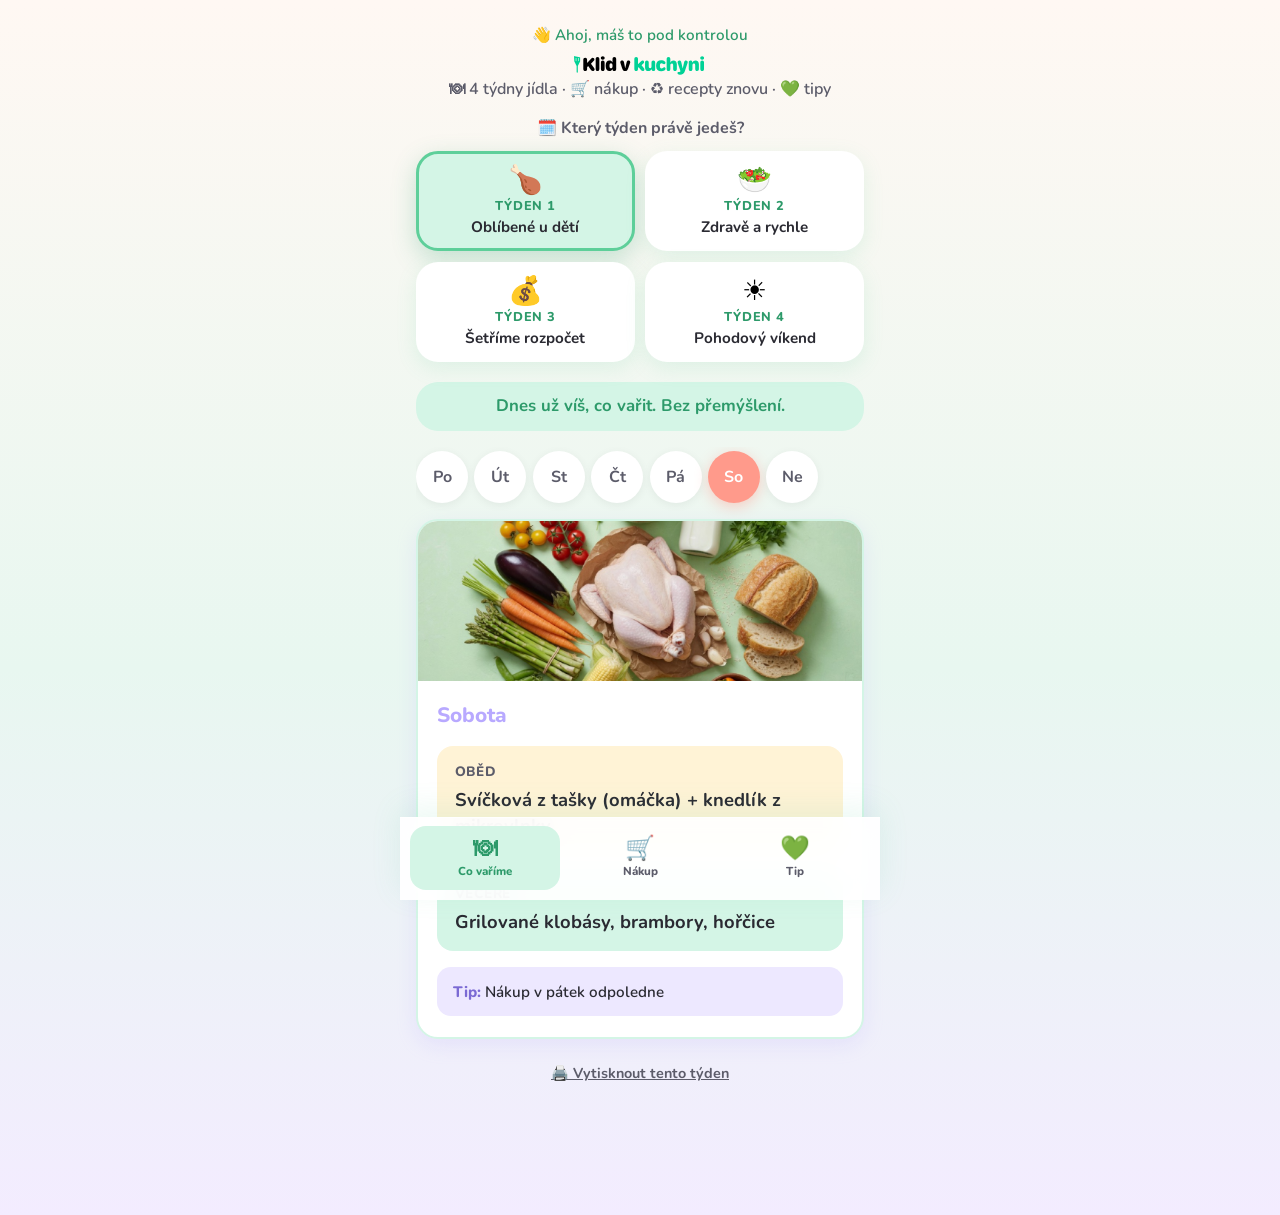
==== app/index.html @ 443eea12 "Výhody napříč stránkou: recepty znovu po 4 týdnech, přístup navždy" ====
<!DOCTYPE html>
<html lang="cs">
  <head>
    <meta charset="UTF-8" />
    <meta name="viewport" content="width=device-width, initial-scale=1.0, maximum-scale=1.0, user-scalable=no" />
    <meta name="description" content="Tvůj klidný plán jídla na 4 týdny." />
    <meta name="theme-color" content="#2d9a6a" />
    <meta name="apple-mobile-web-app-capable" content="yes" />
    <meta name="apple-mobile-web-app-title" content="Jídelníček" />
    <link rel="manifest" href="manifest.json" />
    <link rel="icon" href="../images/logo.svg" type="image/svg+xml" />
    <link rel="apple-touch-icon" href="../images/apple-touch-icon.png" />
    <title>Klid v kuchyni</title>
    <link rel="preconnect" href="https://fonts.googleapis.com" />
    <link rel="preconnect" href="https://fonts.gstatic.com" crossorigin />
    <link
      href="https://fonts.googleapis.com/css2?family=Nunito:wght@500;600;700;800&display=swap"
      rel="stylesheet"
    />
    <link rel="stylesheet" href="styles.css" />
  </head>
  <body>
    <div class="app">
      <header class="top">
        <p class="top__hello">👋 Ahoj, máš to pod kontrolou</p>
        <div class="top__brand">
          <img class="top__logo" src="../images/logo.svg" alt="Klid v kuchyni" width="132" height="24" decoding="async" />
        </div>
        <p class="top__sub">🍽 4 týdny jídla · 🛒 nákup · ♻️ recepty znovu · 💚 tipy</p>
      </header>

      <section class="weeks" aria-label="Vyber týden">
        <p class="label">🗓️ Který týden právě jedeš?</p>
        <div class="weeks__grid" id="week-picker"></div>
      </section>

      <main class="content" id="main"></main>

      <nav class="bottom" aria-label="Hlavní menu">
        <button type="button" class="bottom__btn bottom__btn--on" data-mode="food">
          <span class="bottom__icon">🍽</span>
          <span>Co vaříme</span>
        </button>
        <button type="button" class="bottom__btn" data-mode="shop">
          <span class="bottom__icon">🛒</span>
          <span>Nákup</span>
        </button>
        <button type="button" class="bottom__btn" data-mode="tip">
          <span class="bottom__icon">💚</span>
          <span>Tip</span>
        </button>
      </nav>

      <p class="print-link">
        <button type="button" id="btn-print">🖨️ Vytisknout tento týden</button>
      </p>
    </div>

    <script src="data.js"></script>
    <script src="app.js"></script>
  </body>
</html>
---- app/styles.css ----
@import url("../tokens.css");

*,
*::before,
*::after {
  box-sizing: border-box;
}

html {
  -webkit-text-size-adjust: 100%;
}

body {
  margin: 0;
  font-family: var(--font);
  font-size: 18px;
  line-height: 1.45;
  color: var(--text);
  background: #fff8f3;
  background: var(--bg);
  min-height: 100vh;
  padding-bottom: calc(100px + var(--safe-bottom));
}

.app {
  max-width: 480px;
  margin: 0 auto;
  padding: 1rem 1rem 0;
}

.top {
  text-align: center;
  padding: 0.5rem 0 1rem;
}

.top__hello {
  margin: 0;
  font-size: 0.95rem;
  font-weight: 600;
  color: var(--mint-dark);
}

.top__brand {
  display: flex;
  align-items: center;
  justify-content: center;
  margin: 0.35rem 0 0.15rem;
}

.top__logo {
  display: block;
  width: auto;
  height: 1.5rem;
  max-width: 90%;
}

.top__sub {
  margin: 0;
  font-size: 1rem;
  color: var(--text-soft);
  font-weight: 600;
}

.label {
  margin: 0 0 0.65rem;
  font-size: 1rem;
  font-weight: 700;
  text-align: center;
  color: var(--text-soft);
}

.weeks {
  margin-bottom: 1.25rem;
}

.weeks__grid {
  display: grid;
  grid-template-columns: 1fr 1fr;
  gap: 0.65rem;
}

.week-pick {
  font-family: inherit;
  display: flex;
  flex-direction: column;
  align-items: center;
  justify-content: center;
  gap: 0.2rem;
  min-height: 88px;
  padding: 0.75rem 0.5rem;
  border: 3px solid transparent;
  border-radius: var(--radius);
  background: var(--card);
  box-shadow: 0 6px 20px rgba(94, 207, 154, 0.15);
  cursor: pointer;
  transition: transform 0.12s, border-color 0.12s, background 0.12s;
}

.week-pick:active {
  transform: scale(0.97);
}

.week-pick--on {
  border-color: var(--mint);
  background: var(--mint-light);
  box-shadow: 0 8px 24px rgba(46, 154, 106, 0.25);
}

.week-pick__emoji {
  font-size: 1.75rem;
  line-height: 1;
}

.week-pick__num {
  font-size: 0.8rem;
  font-weight: 800;
  color: var(--mint-dark);
  text-transform: uppercase;
  letter-spacing: 0.04em;
}

.week-pick__name {
  font-size: 0.95rem;
  font-weight: 700;
  text-align: center;
  line-height: 1.2;
  color: var(--text);
}

.content {
  min-height: 200px;
}

.days {
  display: flex;
  gap: 0.4rem;
  overflow-x: auto;
  padding: 0.25rem 0 1rem;
  -webkit-overflow-scrolling: touch;
  scrollbar-width: none;
}

.days::-webkit-scrollbar {
  display: none;
}

.day-pill {
  font-family: inherit;
  flex-shrink: 0;
  min-width: var(--touch);
  height: var(--touch);
  padding: 0 0.85rem;
  border: none;
  border-radius: 999px;
  background: var(--card);
  font-size: 1rem;
  font-weight: 700;
  color: var(--text-soft);
  cursor: pointer;
  box-shadow: 0 2px 10px rgba(0, 0, 0, 0.06);
}

.day-pill--on {
  background: var(--peach);
  color: #fff;
  box-shadow: 0 4px 14px rgba(255, 154, 139, 0.45);
}

.calm-msg {
  text-align: center;
  padding: 0.75rem 1rem;
  margin-bottom: 1rem;
  background: var(--mint-light);
  border-radius: var(--radius);
  font-size: 1.05rem;
  font-weight: 700;
  color: var(--mint-dark);
}

.meal-card {
  background: var(--card);
  border-radius: var(--radius);
  overflow: hidden;
  box-shadow: var(--shadow-soft);
  margin-bottom: 1rem;
  border: 2px solid var(--mint-light);
}

.meal-card__photo {
  width: 100%;
  height: 160px;
  object-fit: cover;
  display: block;
}

.meal-card__inner {
  padding: 1.2rem 1.2rem 1.3rem;
}

.meal-card__day {
  margin: 0 0 1rem;
  font-size: 1.3rem;
  font-weight: 800;
  color: var(--lavender);
}

.meal-row {
  background: var(--sun-light);
  border-radius: 16px;
  padding: 1rem 1.1rem;
  margin-bottom: 0.75rem;
}

.meal-row:last-of-type {
  margin-bottom: 0;
}

.meal-row--dinner {
  background: var(--mint-light);
}

.meal-row__tag {
  display: block;
  font-size: 0.85rem;
  font-weight: 800;
  text-transform: uppercase;
  letter-spacing: 0.05em;
  color: var(--text-soft);
  margin-bottom: 0.35rem;
}

.meal-row__food {
  font-size: 1.15rem;
  font-weight: 700;
  line-height: 1.35;
  color: var(--text);
}

.meal-card__hint {
  margin: 1rem 0 0;
  padding: 0.85rem 1rem;
  background: var(--lavender-light);
  border-radius: 14px;
  font-size: 0.95rem;
  font-weight: 600;
  color: var(--text);
}

.meal-card__hint span {
  font-weight: 800;
  color: #7b6ad4;
}

.shop-done {
  text-align: center;
  padding: 1.5rem 1rem;
  background: var(--mint-light);
  border-radius: var(--radius);
  margin-bottom: 1rem;
  font-size: 1.2rem;
  font-weight: 800;
  color: var(--mint-dark);
}

.shop-list {
  list-style: none;
  margin: 0;
  padding: 0;
}

.shop-row {
  margin-bottom: 0.5rem;
}

.shop-row label {
  display: flex;
  align-items: center;
  gap: 1rem;
  min-height: 56px;
  padding: 0.85rem 1rem;
  background: var(--card);
  border-radius: 16px;
  box-shadow: 0 3px 12px rgba(0, 0, 0, 0.05);
  cursor: pointer;
  font-size: 1.05rem;
  font-weight: 600;
}

.shop-row input {
  width: 28px;
  height: 28px;
  accent-color: var(--mint);
  flex-shrink: 0;
  cursor: pointer;
}

.shop-row--done label {
  background: var(--mint-light);
  color: var(--text-soft);
  text-decoration: line-through;
}

.shop-cat {
  margin: 1.25rem 0 0.5rem;
  font-size: 0.9rem;
  font-weight: 800;
  color: var(--peach);
  text-transform: uppercase;
  letter-spacing: 0.06em;
}

.shop-cat:first-child {
  margin-top: 0;
}

.tip-hero {
  text-align: center;
  padding: 1.25rem;
  background: linear-gradient(135deg, var(--lavender-light), var(--peach-light));
  border-radius: var(--radius);
  margin-bottom: 1rem;
}

.tip-hero p {
  margin: 0;
  font-size: 1.1rem;
  font-weight: 700;
  color: var(--text);
}

.tip-card {
  background: var(--card);
  border-radius: var(--radius);
  padding: 1.25rem;
  margin-bottom: 0.75rem;
  box-shadow: 0 6px 20px rgba(255, 209, 102, 0.25);
  border-left: 6px solid var(--sun);
}

.tip-card h3 {
  margin: 0 0 0.5rem;
  font-size: 1.15rem;
  font-weight: 800;
}

.tip-card p {
  margin: 0;
  font-size: 1rem;
  font-weight: 600;
  color: var(--text-soft);
  line-height: 1.5;
}

.bottom {
  position: fixed;
  left: 0;
  right: 0;
  bottom: 0;
  max-width: 480px;
  margin: 0 auto;
  display: grid;
  grid-template-columns: 1fr 1fr 1fr;
  gap: 0.35rem;
  padding: 0.5rem 0.65rem calc(0.65rem + var(--safe-bottom));
  background: rgba(255, 255, 255, 0.92);
  backdrop-filter: blur(12px);
  border-top: 1px solid rgba(255, 255, 255, 0.8);
  box-shadow: 0 -8px 30px rgba(94, 207, 154, 0.12);
}

.bottom__btn {
  font-family: inherit;
  display: flex;
  flex-direction: column;
  align-items: center;
  justify-content: center;
  gap: 0.15rem;
  min-height: 64px;
  padding: 0.4rem;
  border: none;
  border-radius: 16px;
  background: transparent;
  font-size: 0.72rem;
  font-weight: 800;
  color: var(--text-soft);
  cursor: pointer;
}

.bottom__icon {
  font-size: 1.5rem;
  line-height: 1;
}

.bottom__btn--on {
  background: var(--mint-light);
  color: var(--mint-dark);
}

.print-link {
  text-align: center;
  margin: 1rem 0 1.5rem;
}

.print-link button {
  font-family: inherit;
  font-size: 0.9rem;
  font-weight: 700;
  color: var(--text-soft);
  background: none;
  border: none;
  text-decoration: underline;
  cursor: pointer;
  padding: 0.5rem;
}

@media print {
  .weeks,
  .bottom,
  .print-link,
  .days {
    display: none !important;
  }

  body {
    background: #fff;
    padding-bottom: 0;
  }
}
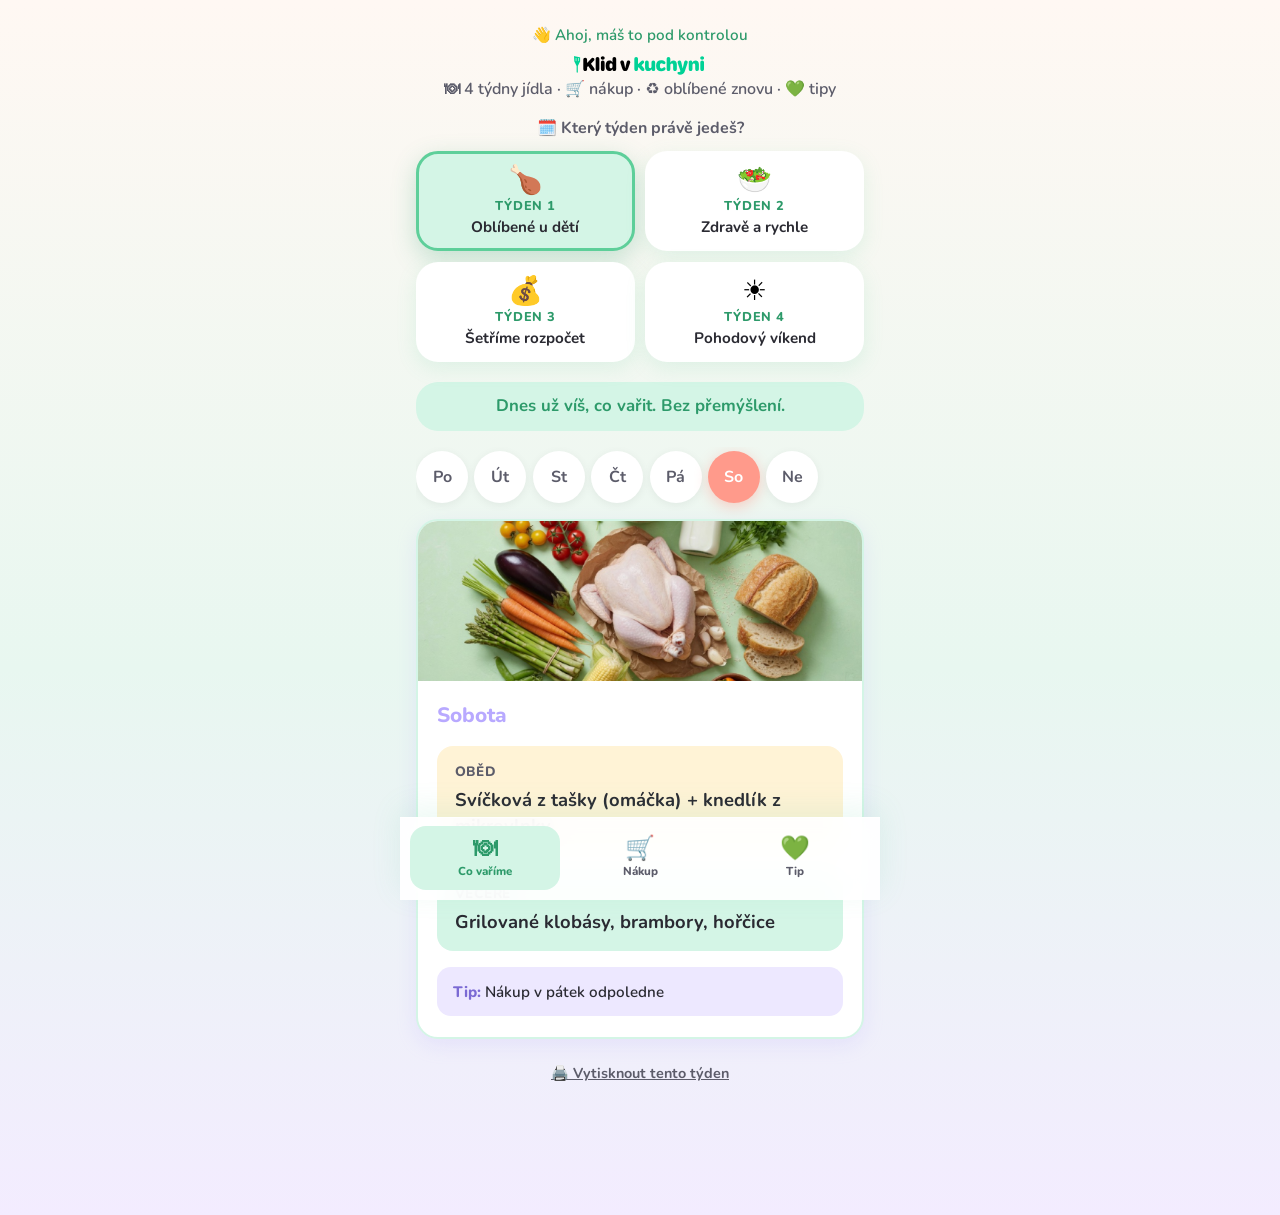
==== commit be4c262e: "Konverznější copy: recepty tak dobré, že je budeš chtít opakovat" ====
--- a/app/index.html
+++ b/app/index.html
@@ -26,7 +26,7 @@
         <div class="top__brand">
           <img class="top__logo" src="../images/logo.svg" alt="Klid v kuchyni" width="132" height="24" decoding="async" />
         </div>
-        <p class="top__sub">🍽 4 týdny jídla · 🛒 nákup · ♻️ recepty znovu · 💚 tipy</p>
+        <p class="top__sub">🍽 4 týdny jídla · 🛒 nákup · ♻️ oblíbené znovu · 💚 tipy</p>
       </header>
 
       <section class="weeks" aria-label="Vyber týden">
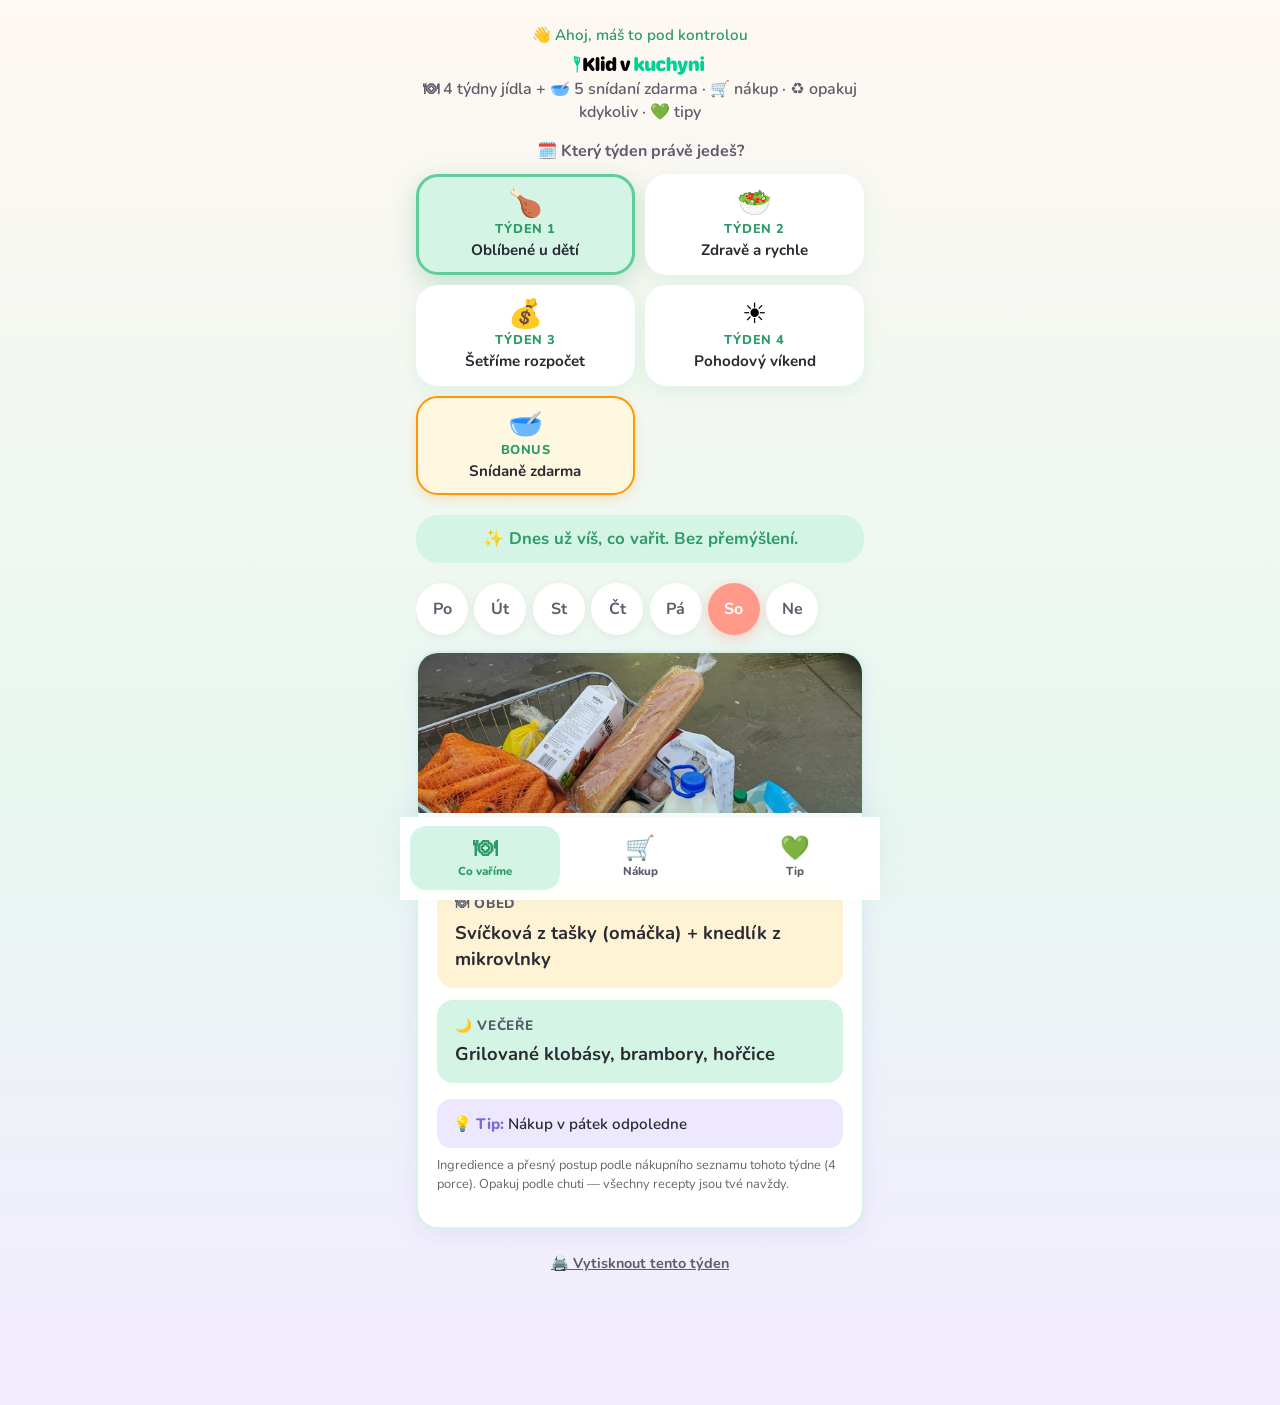
==== commit b8359491: "complete the app: add full breakfast bonus (5 recipes), integrate into week picker, enhance meal car" ====
--- a/app/index.html
+++ b/app/index.html
@@ -26,7 +26,7 @@
         <div class="top__brand">
           <img class="top__logo" src="../images/logo.svg" alt="Klid v kuchyni" width="132" height="24" decoding="async" />
         </div>
-        <p class="top__sub">🍽 4 týdny jídla · 🛒 nákup · ♻️ oblíbené znovu · 💚 tipy</p>
+        <p class="top__sub">🍽 4 týdny jídla + 🥣 5 snídaní zdarma · 🛒 nákup · ♻️ opakuj kdykoliv · 💚 tipy</p>
       </header>
 
       <section class="weeks" aria-label="Vyber týden">
--- a/app/styles.css
+++ b/app/styles.css
@@ -104,6 +104,17 @@
   border-color: var(--mint);
   background: var(--mint-light);
   box-shadow: 0 8px 24px rgba(46, 154, 106, 0.25);
+}
+
+.week-pick--bonus {
+  border: 2px solid #ff9800;
+  background: #fff8e1;
+  box-shadow: 0 4px 12px rgba(255, 152, 0, 0.2);
+}
+
+.breakfast-card {
+  border-left: 5px solid #ff9800;
+  background: #fffdf7;
 }
 
 .week-pick__emoji {
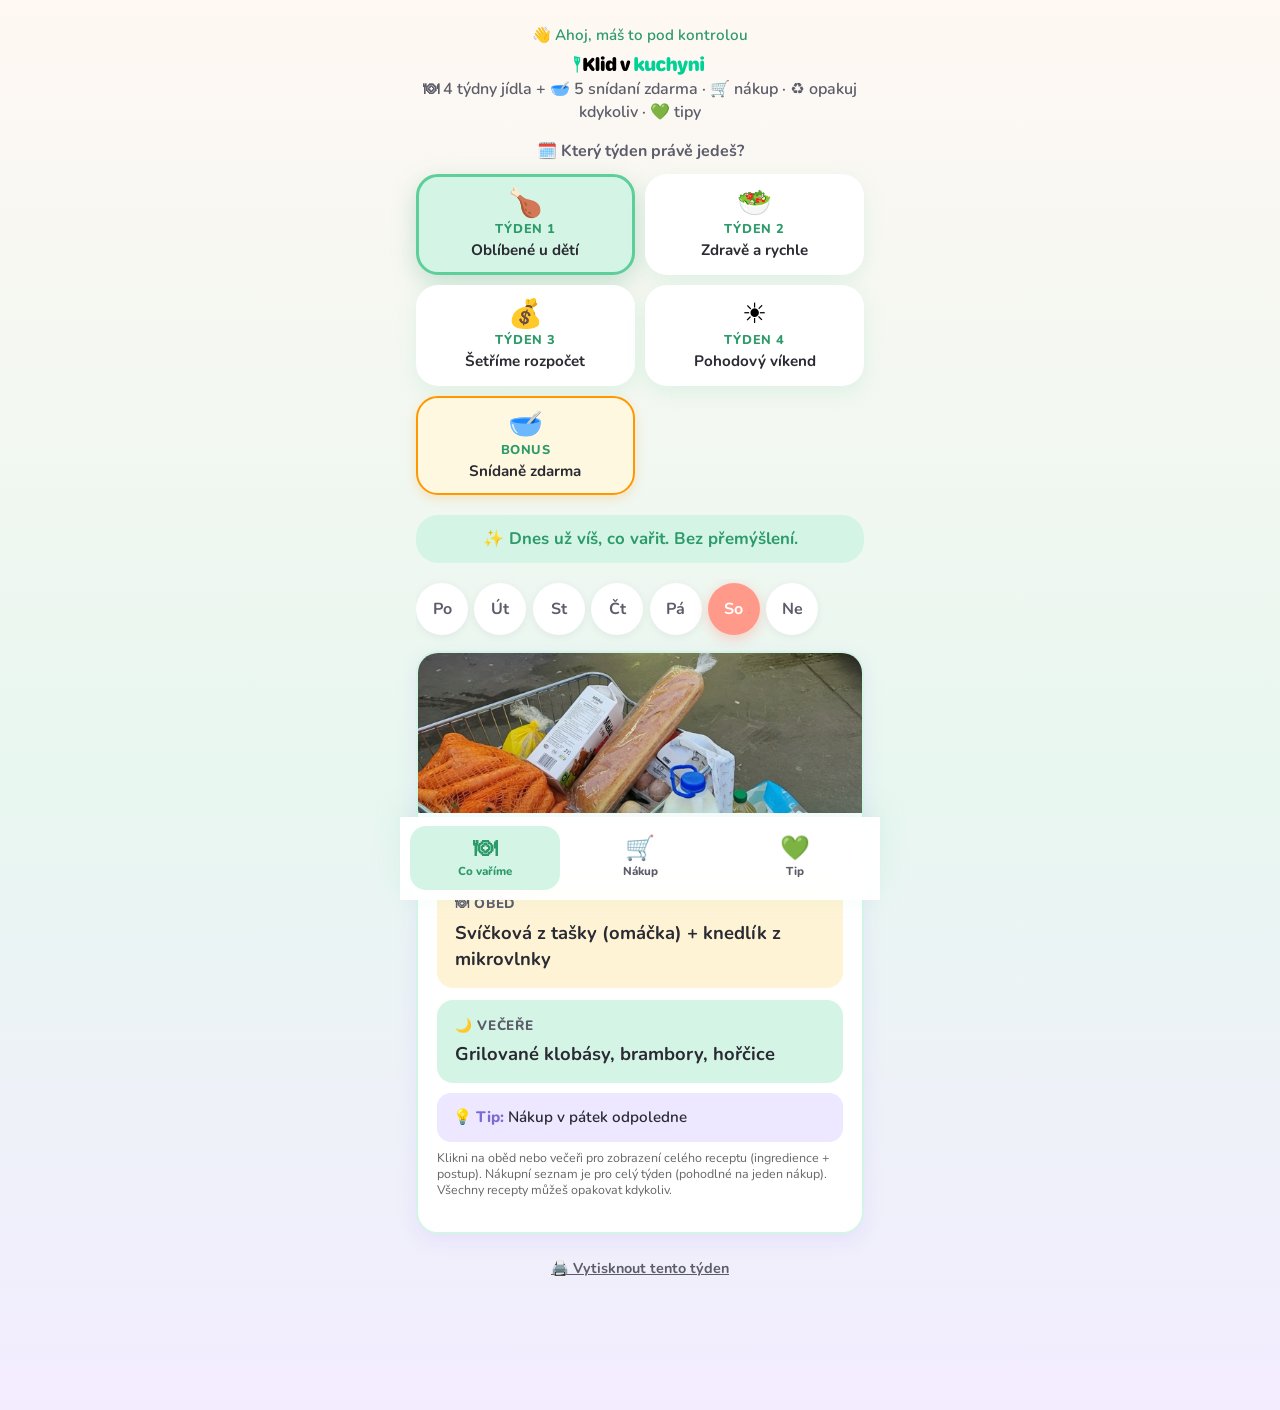
==== commit 72247970: "add user-provided favicon as multi-size icons for landing and app. Updated all <head> links and PWA " ====
--- a/app/index.html
+++ b/app/index.html
@@ -8,8 +8,11 @@
     <meta name="apple-mobile-web-app-capable" content="yes" />
     <meta name="apple-mobile-web-app-title" content="Jídelníček" />
     <link rel="manifest" href="manifest.json" />
-    <link rel="icon" href="../images/logo.svg" type="image/svg+xml" />
-    <link rel="apple-touch-icon" href="../images/apple-touch-icon.png" />
+    <link rel="icon" href="../images/favicon-32x32.png" sizes="32x32" type="image/png" />
+    <link rel="icon" href="../images/favicon-16x16.png" sizes="16x16" type="image/png" />
+    <link rel="apple-touch-icon" href="../images/apple-touch-icon.png" sizes="180x180" />
+    <link rel="icon" href="../images/android-chrome-192x192.png" sizes="192x192" type="image/png" />
+    <link rel="icon" href="../images/android-chrome-512x512.png" sizes="512x512" type="image/png" />
     <title>Klid v kuchyni</title>
     <link rel="preconnect" href="https://fonts.googleapis.com" />
     <link rel="preconnect" href="https://fonts.gstatic.com" crossorigin />
--- a/app/styles.css
+++ b/app/styles.css
@@ -228,6 +228,15 @@
 
 .meal-row--dinner {
   background: var(--mint-light);
+}
+
+.meal-clickable {
+  transition: background 0.1s ease;
+  border-radius: 16px;
+}
+
+.meal-clickable:hover {
+  background: rgba(0, 0, 0, 0.03);
 }
 
 .meal-row__tag {
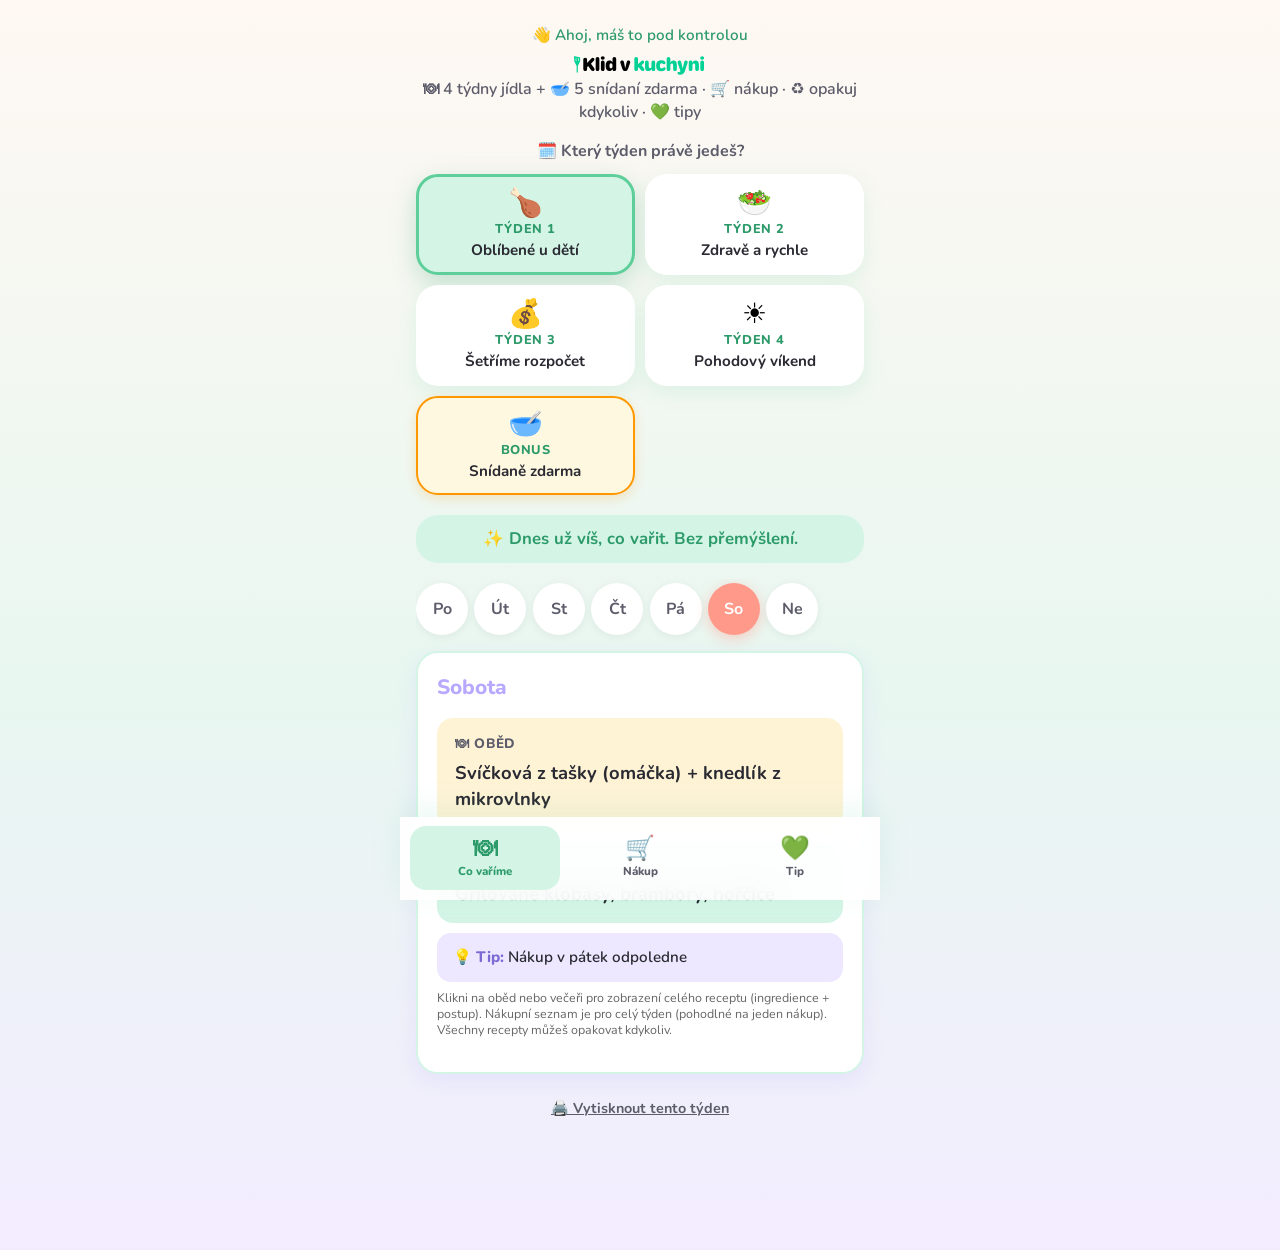
==== commit 2b42645c: "Admin dashboard: real tracking + graphs + API endpoints for stats - Added /api/track and /api/stats " ====
--- a/app/index.html
+++ b/app/index.html
@@ -61,5 +61,6 @@
 
     <script src="data.js"></script>
     <script src="app.js"></script>
+    <script src="../tracking.js"></script>
   </body>
 </html>
--- a/app/styles.css
+++ b/app/styles.css
@@ -195,13 +195,6 @@
   box-shadow: var(--shadow-soft);
   margin-bottom: 1rem;
   border: 2px solid var(--mint-light);
-}
-
-.meal-card__photo {
-  width: 100%;
-  height: 160px;
-  object-fit: cover;
-  display: block;
 }
 
 .meal-card__inner {
